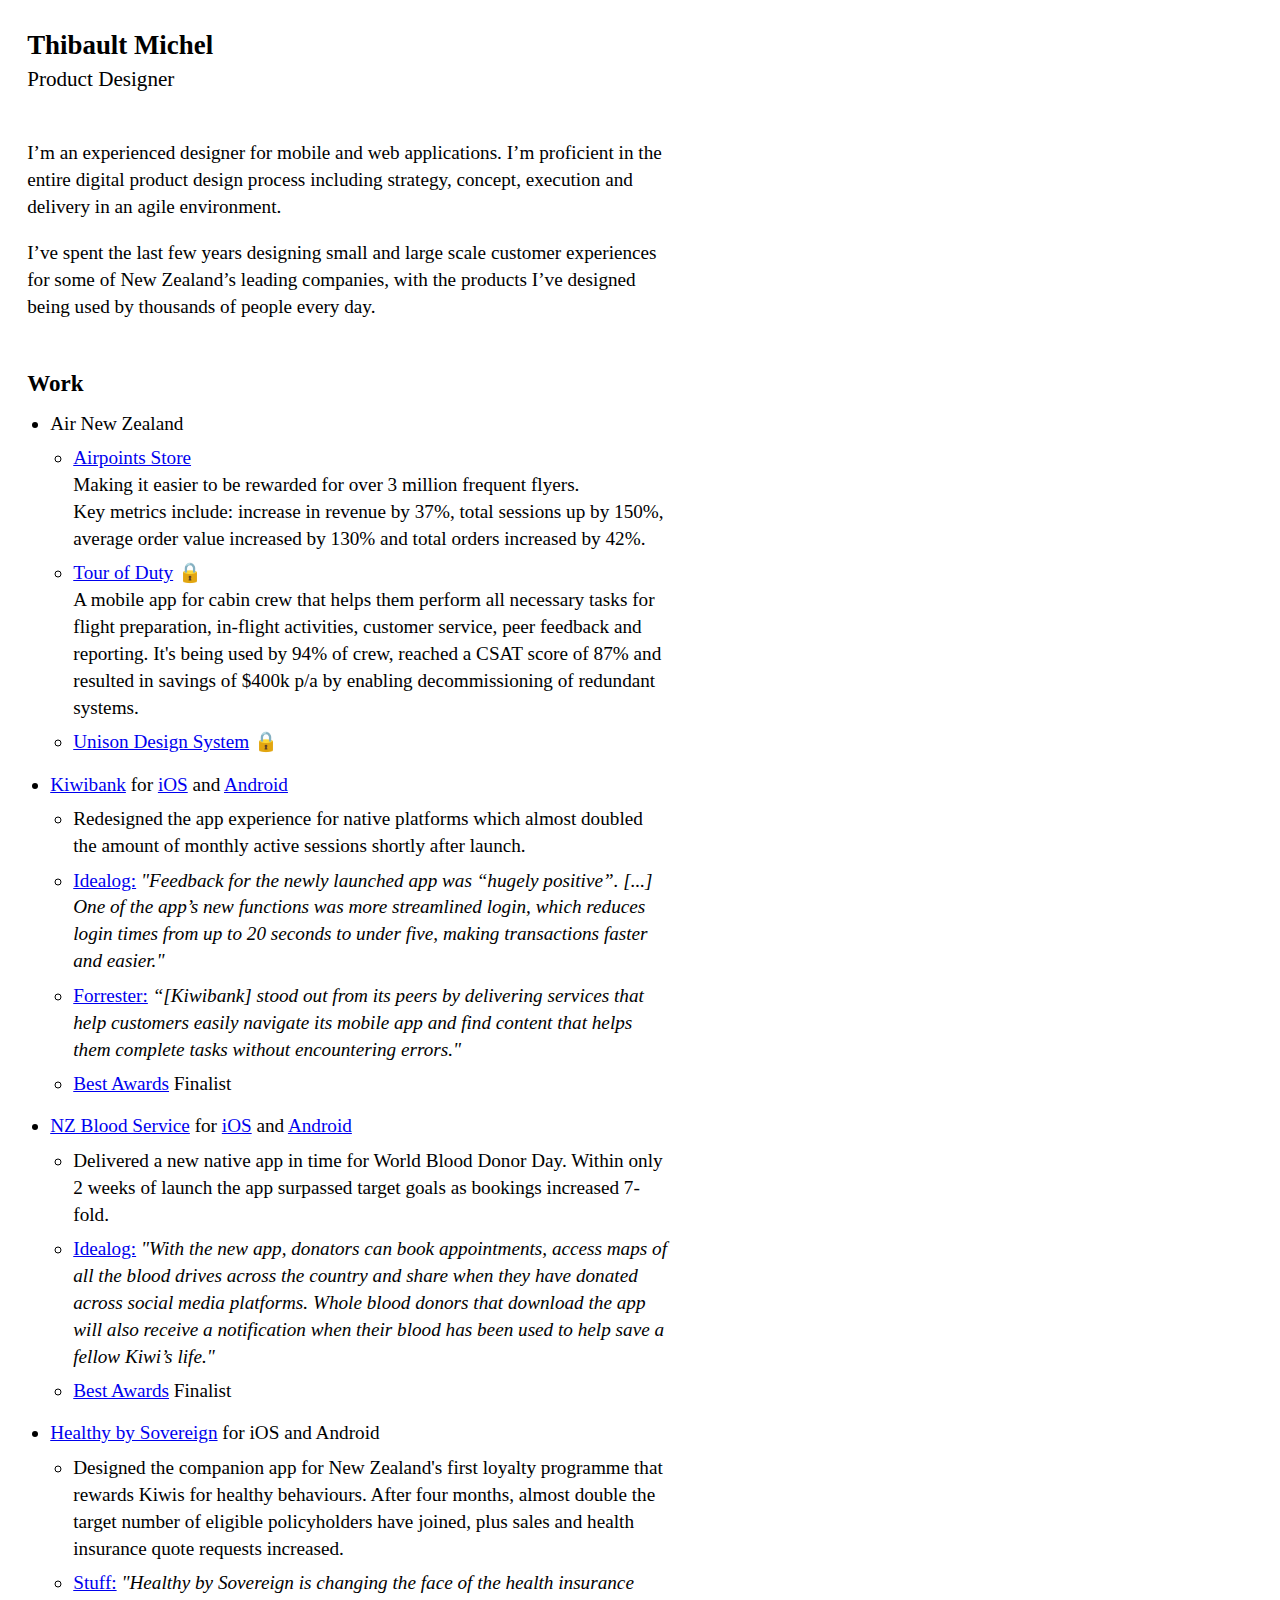
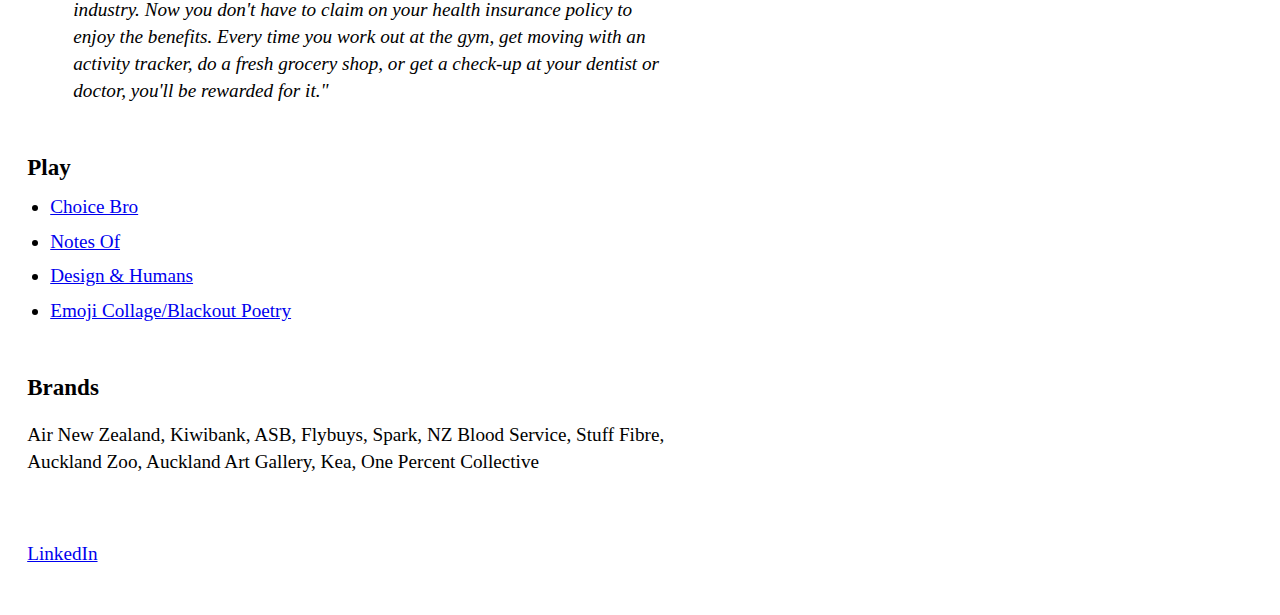
==== index.html @ 37655e99 "Added project details" ====
<!doctype html>

<html lang="en">
<head>
  <meta charset="utf-8">

  <title>Thibault Michel – Product Designer</title>
  <meta name="description" content="Thibault Michel – Product Designer">
  <meta name="author" content="Thibault Michel">
  <meta name="viewport" content="width=device-width, initial-scale=1, maximum-scale=1">

  <link rel="stylesheet" href="style.css">

</head>

<body>

  <!-- ABOUT -->
<h1>Thibault Michel</h1>
<span>Product Designer</span>

  <br>
  <br>
    <p>I’m an experienced designer for mobile and web applications. I’m proficient in the entire digital product design process including strategy, concept, execution and delivery in an agile environment.</p>
    <p>I’ve spent the last few years designing small and large scale customer experiences for some of New Zealand’s leading companies, with the products I’ve designed being used by thousands of people every day.</p>

  <!-- WORK -->
<h2>Work</h2>
  <ul>
    <li>Air New Zealand</li>
      <ul>
        <li><a href="https://www.airpointsstore.co.nz/">Airpoints Store</a> <br>Making it easier to be rewarded for over 3 million frequent flyers. <br>Key metrics include: increase in revenue by 37%, total sessions up by 150%, average order value increased by 130% and total orders increased by 42%.</li>
        <li><a href="#" class="disabled">Tour of Duty</a> 🔒 <br>A mobile app for cabin crew that helps them perform all necessary tasks for flight preparation, in-flight activities, customer service, peer feedback and reporting. It's being used by 94% of crew, reached a CSAT score of 87% and resulted in savings of $400k p/a by enabling decommissioning of redundant systems.</li>
        <li><a href="#" class="disabled">Unison Design System</a> 🔒</li>
      </ul>
    <li><a href="https://www.kiwibank.co.nz/contact-us/support-hub/mobile-app/" >Kiwibank</a> for <a href="https://apps.apple.com/nz/app/kiwibank-mobile-banking/id504216653">iOS</a> and <a href="https://play.google.com/store/apps/details?id=nz.co.kiwibank.mobile">Android</a></li>
    <ul>
      <li>Redesigned the app experience for native platforms which almost doubled the amount of monthly active sessions shortly after launch.</li>
      <li><a href="https://idealog.co.nz/tech/2016/08/fixed-floating-kiwibank-banks-partnership-new-mobile-apps" target="_blank">Idealog:</a><em> "Feedback for the newly launched app was “hugely positive”. [...] One of the app’s new functions was more streamlined login, which reduces login times from up to 20 seconds to under five, making transactions faster and easier."</em></li>
      <li><a href="https://www.forrester.com/report/2017+New+Zealand+Mobile+Banking+Benchmark/-/E-RES137077" target="_blank">Forrester:</a><em> “[Kiwibank] stood out from its peers by delivering services that help customers easily navigate its mobile app and find content that helps them complete tasks without encountering errors."</em></li>
      <li><a href="https://bestawards.co.nz/digital/digital-products/sush-mobile/kiwibank-mobile-banking/">Best Awards</a> Finalist</li>
    </ul>
    <li><a href="https://www.nzblood.co.nz/give-blood/smartphone-app-for-donors/">NZ Blood Service</a> for <a href="https://apps.apple.com/nz/app/nz-blood-service-donor-app/id1117204900">iOS</a> and <a href="https://play.google.com/store/apps/details?id=nz.co.nzblood.app&hl=en">Android</a></li>
      <ul>
        <li>Delivered a new native app in time for World Blood Donor Day. Within only 2 weeks of launch the app surpassed target goals as bookings increased 7-fold.</li>
        <li><a href="https://idealog.co.nz/tech/2016/06/nz-blood-service-launches-new-app-and-heart-warming-campaign">Idealog:</a><em> "With the new app, donators can book appointments, access maps of all the blood drives across the country and share when they have donated across social media platforms. Whole blood donors that download the app will also receive a notification when their blood has been used to help save a fellow Kiwi’s life."</em></li>
        <li><a href="https://bestawards.co.nz/digital/digital-products/sush-mobile/nz-blood-donor-service/">Best Awards</a> Finalist</li>
      </ul>
    <li><a href="https://appadvice.com/app/healthy-by-sovereign/1090788664">Healthy by Sovereign</a> for iOS and Android</li>
    <ul>
      <li>Designed the companion app for New Zealand's first loyalty programme that rewards Kiwis for healthy behaviours. After four months, almost double the target number of eligible policyholders have joined, plus sales and health insurance quote requests increased.</li>
      <li><a href="https://www.stuff.co.nz/business/79221577/new-insurance-product-offers-incentives-to-customers-living-healthy-lifestyle">Stuff:</a><em> "Healthy by Sovereign is changing the face of the health insurance industry. Now you don't have to claim on your health insurance policy to enjoy the benefits. Every time you work out at the gym, get moving with an activity tracker, do a fresh grocery shop, or get a check-up at your dentist or doctor, you'll be rewarded for it."</em></li>
  </ul>
</ul>


  <h2>Play</h2>
    <ul>
      <li><a href="https://choicebro.app/">Choice Bro</a></li>
      <li><a href="https://notesof.com/">Notes Of</a></li>
      <li><a href="https://www.designandhumans.com/">Design & Humans</a></li>
      <li><a href="https://www.instagram.com/teb0_/">Emoji Collage/Blackout Poetry</a></li>
    </ul>

  <h2>Brands</h2>
  <p>Air New Zealand, Kiwibank, ASB, Flybuys, Spark, NZ Blood Service, Stuff Fibre, Auckland Zoo, Auckland Art Gallery, Kea, One Percent Collective</p>

<br>

  <!-- FOOTER -->

  <p><a href="https://www.linkedin.com/" >LinkedIn</a>

    <script type="text/javascript">
    		Array.prototype.forEach.call(document.getElementsByTagName('a'), function (link) { link.target = "_blank" })
    	</script>

</body>
</html>
---- style.css ----
body {
	max-width: 640px;
	padding: 1em;
	font-size: 1.2em;
	line-height: 1.4;
}

h1 {
	font-size: 1.4em;
	margin-top: 0;
	margin-bottom: 0;
}

h2 {
	font-size: 1.2em;
	margin-bottom: 0.5em;
	margin-top: 2em;
}

span {
	font-size: 1.1em;
	margin-top: 0;
}

ul {
	margin-top: 0;
	margin-bottom: 2em;
	padding-left: 1.2em;
}

ul > ul {
	margin-bottom: 0.8em;
}

li {
	margin-bottom: 0.4em;
}

@media only screen and (max-device-width: 480px) {
	body {
		max-width: 480px;
		margin: 0 auto;
		font-size: 17px;
	}

	ul {
		padding-left: 1.3em;
	}

	ul > ul {
		padding-left: 0;
		list-style-type: none;
	}
}

a.disabled {
  pointer-events: none;
  cursor: default;
}
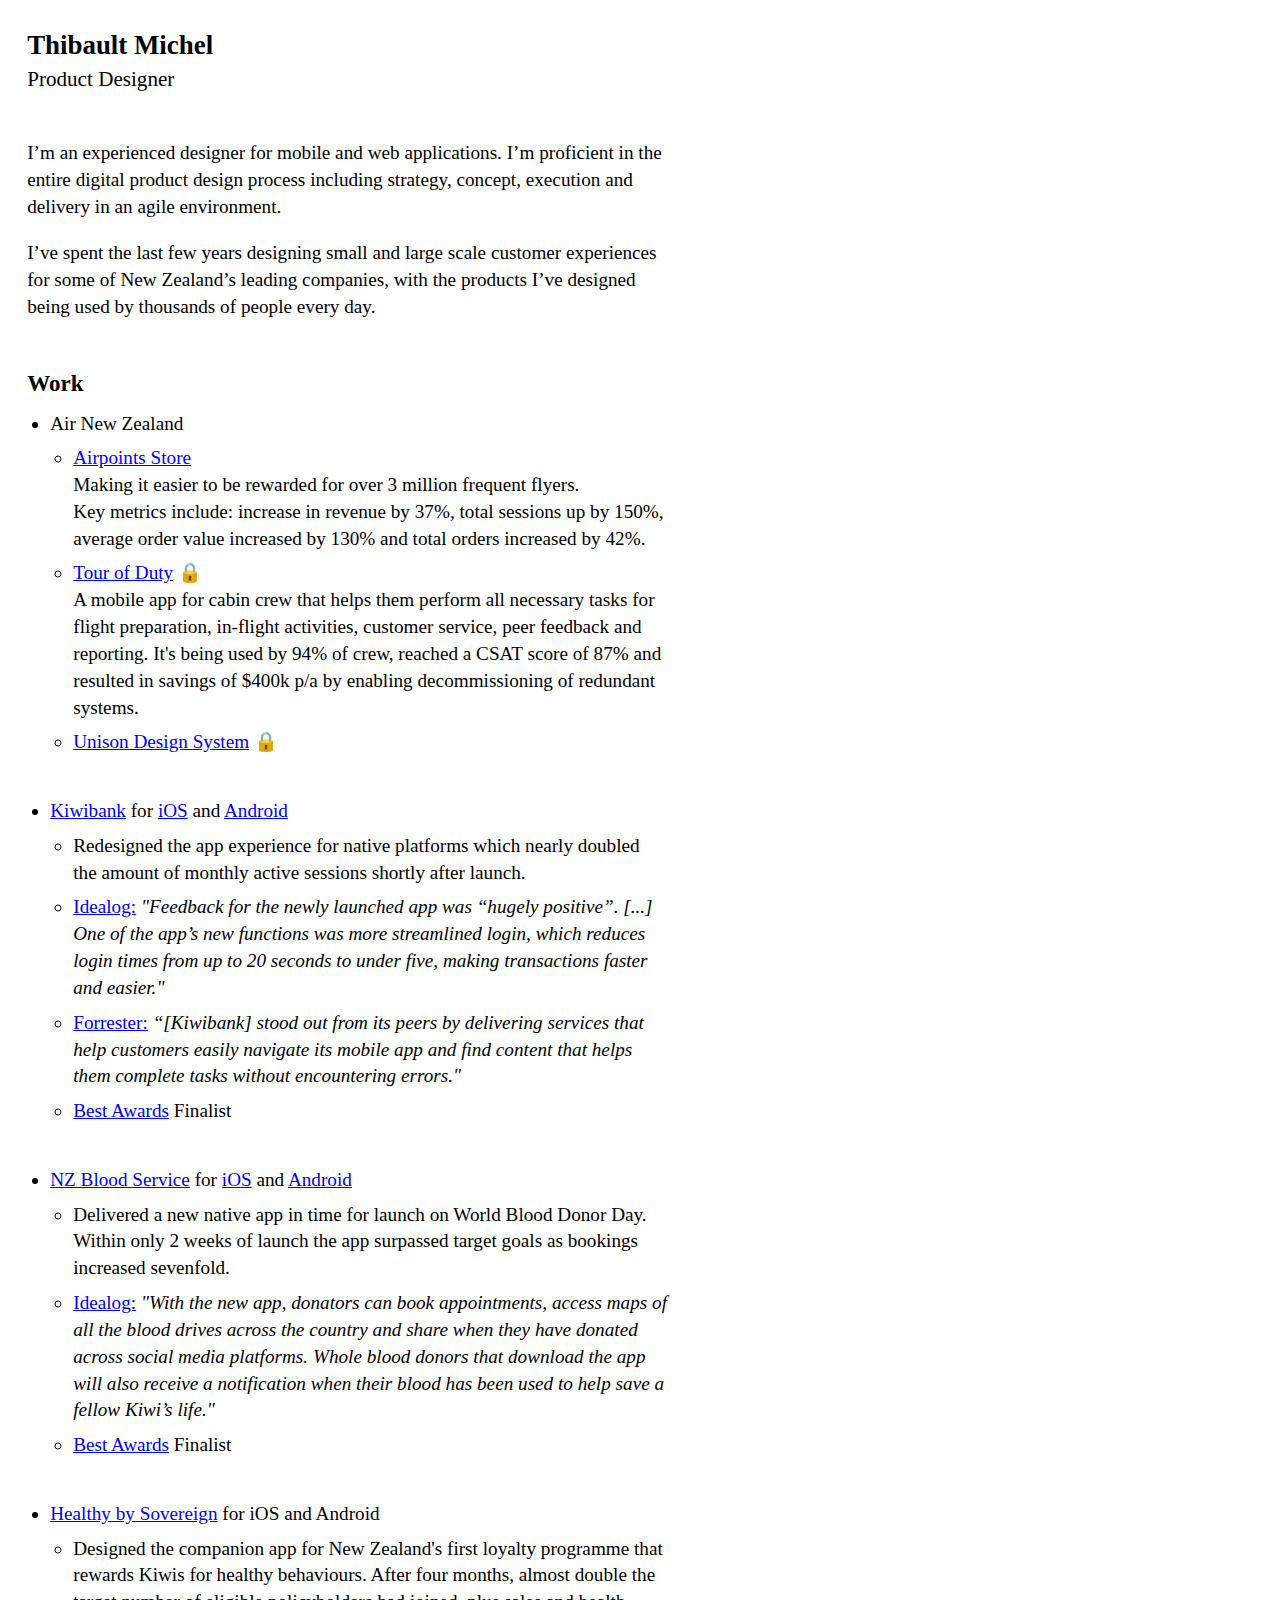
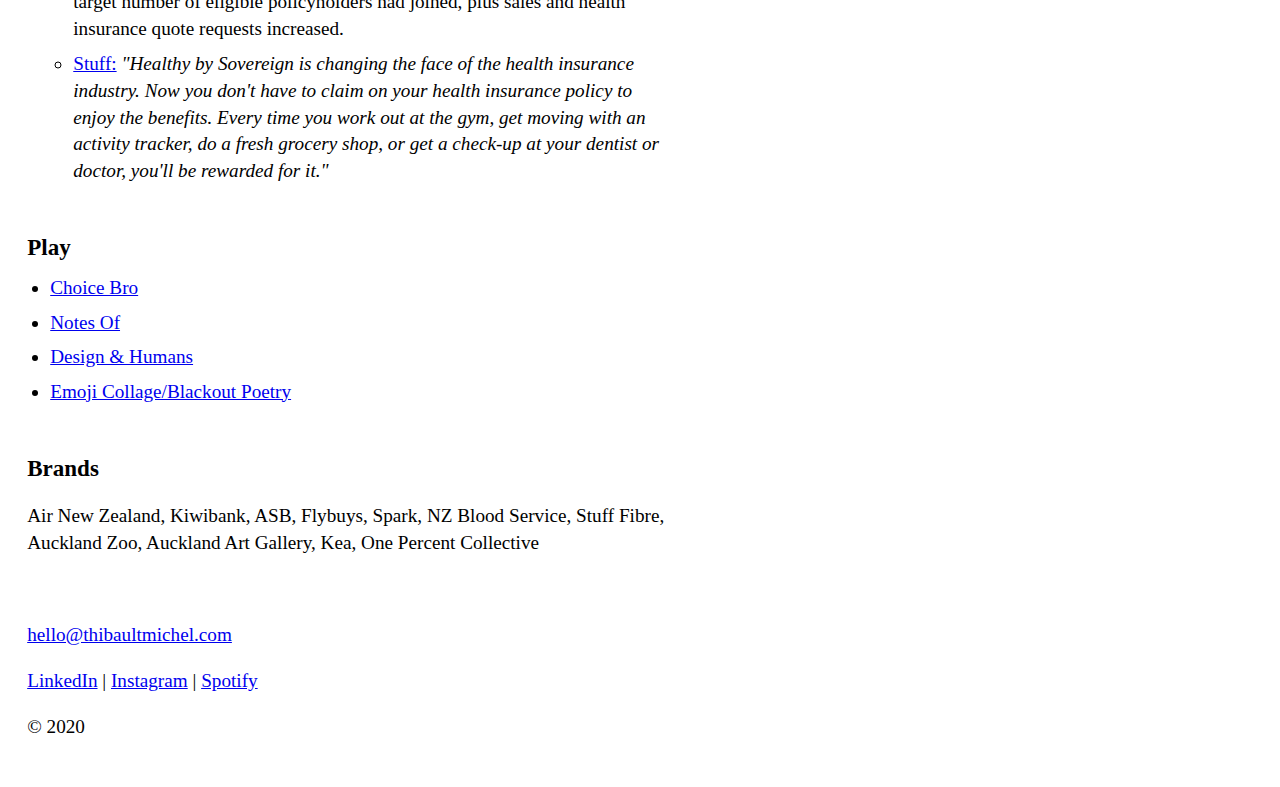
==== commit ba28c895: "Updated text" ====
--- a/index.html
+++ b/index.html
@@ -33,22 +33,25 @@
         <li><a href="#" class="disabled">Tour of Duty</a> 🔒 <br>A mobile app for cabin crew that helps them perform all necessary tasks for flight preparation, in-flight activities, customer service, peer feedback and reporting. It's being used by 94% of crew, reached a CSAT score of 87% and resulted in savings of $400k p/a by enabling decommissioning of redundant systems.</li>
         <li><a href="#" class="disabled">Unison Design System</a> 🔒</li>
       </ul>
+<br>
     <li><a href="https://www.kiwibank.co.nz/contact-us/support-hub/mobile-app/" >Kiwibank</a> for <a href="https://apps.apple.com/nz/app/kiwibank-mobile-banking/id504216653">iOS</a> and <a href="https://play.google.com/store/apps/details?id=nz.co.kiwibank.mobile">Android</a></li>
     <ul>
-      <li>Redesigned the app experience for native platforms which almost doubled the amount of monthly active sessions shortly after launch.</li>
+      <li>Redesigned the app experience for native platforms which nearly doubled the amount of monthly active sessions shortly after launch.</li>
       <li><a href="https://idealog.co.nz/tech/2016/08/fixed-floating-kiwibank-banks-partnership-new-mobile-apps" target="_blank">Idealog:</a><em> "Feedback for the newly launched app was “hugely positive”. [...] One of the app’s new functions was more streamlined login, which reduces login times from up to 20 seconds to under five, making transactions faster and easier."</em></li>
       <li><a href="https://www.forrester.com/report/2017+New+Zealand+Mobile+Banking+Benchmark/-/E-RES137077" target="_blank">Forrester:</a><em> “[Kiwibank] stood out from its peers by delivering services that help customers easily navigate its mobile app and find content that helps them complete tasks without encountering errors."</em></li>
       <li><a href="https://bestawards.co.nz/digital/digital-products/sush-mobile/kiwibank-mobile-banking/">Best Awards</a> Finalist</li>
     </ul>
+<br>
     <li><a href="https://www.nzblood.co.nz/give-blood/smartphone-app-for-donors/">NZ Blood Service</a> for <a href="https://apps.apple.com/nz/app/nz-blood-service-donor-app/id1117204900">iOS</a> and <a href="https://play.google.com/store/apps/details?id=nz.co.nzblood.app&hl=en">Android</a></li>
       <ul>
-        <li>Delivered a new native app in time for World Blood Donor Day. Within only 2 weeks of launch the app surpassed target goals as bookings increased 7-fold.</li>
+        <li>Delivered a new native app in time for launch on World Blood Donor Day. Within only 2 weeks of launch the app surpassed target goals as bookings increased sevenfold.</li>
         <li><a href="https://idealog.co.nz/tech/2016/06/nz-blood-service-launches-new-app-and-heart-warming-campaign">Idealog:</a><em> "With the new app, donators can book appointments, access maps of all the blood drives across the country and share when they have donated across social media platforms. Whole blood donors that download the app will also receive a notification when their blood has been used to help save a fellow Kiwi’s life."</em></li>
         <li><a href="https://bestawards.co.nz/digital/digital-products/sush-mobile/nz-blood-donor-service/">Best Awards</a> Finalist</li>
       </ul>
+<br>
     <li><a href="https://appadvice.com/app/healthy-by-sovereign/1090788664">Healthy by Sovereign</a> for iOS and Android</li>
     <ul>
-      <li>Designed the companion app for New Zealand's first loyalty programme that rewards Kiwis for healthy behaviours. After four months, almost double the target number of eligible policyholders have joined, plus sales and health insurance quote requests increased.</li>
+      <li>Designed the companion app for New Zealand's first loyalty programme that rewards Kiwis for healthy behaviours. After four months, almost double the target number of eligible policyholders had joined, plus sales and health insurance quote requests increased.</li>
       <li><a href="https://www.stuff.co.nz/business/79221577/new-insurance-product-offers-incentives-to-customers-living-healthy-lifestyle">Stuff:</a><em> "Healthy by Sovereign is changing the face of the health insurance industry. Now you don't have to claim on your health insurance policy to enjoy the benefits. Every time you work out at the gym, get moving with an activity tracker, do a fresh grocery shop, or get a check-up at your dentist or doctor, you'll be rewarded for it."</em></li>
   </ul>
 </ul>
@@ -67,9 +70,18 @@
 
 <br>
 
+
   <!-- FOOTER -->
 
-  <p><a href="https://www.linkedin.com/" >LinkedIn</a>
+  <p>
+		<a href="mailto:hello@thibaultmichel.com">hello@thibaultmichel.com</a><br>
+	</p>
+
+  <p><a href="https://www.linkedin.com/in/thibaultmichel1/" >LinkedIn</a>  |  <a href="https://www.instagram.com/teb0_/">Instagram</a>  |  <a href="https://open.spotify.com/user/thibaultmichel?si=D9_xQsYcT1GwhuX0Ta0uOQ" >Spotify</a>
+  </p>
+
+
+  <p>© 2020</p>
 
     <script type="text/javascript">
     		Array.prototype.forEach.call(document.getElementsByTagName('a'), function (link) { link.target = "_blank" })
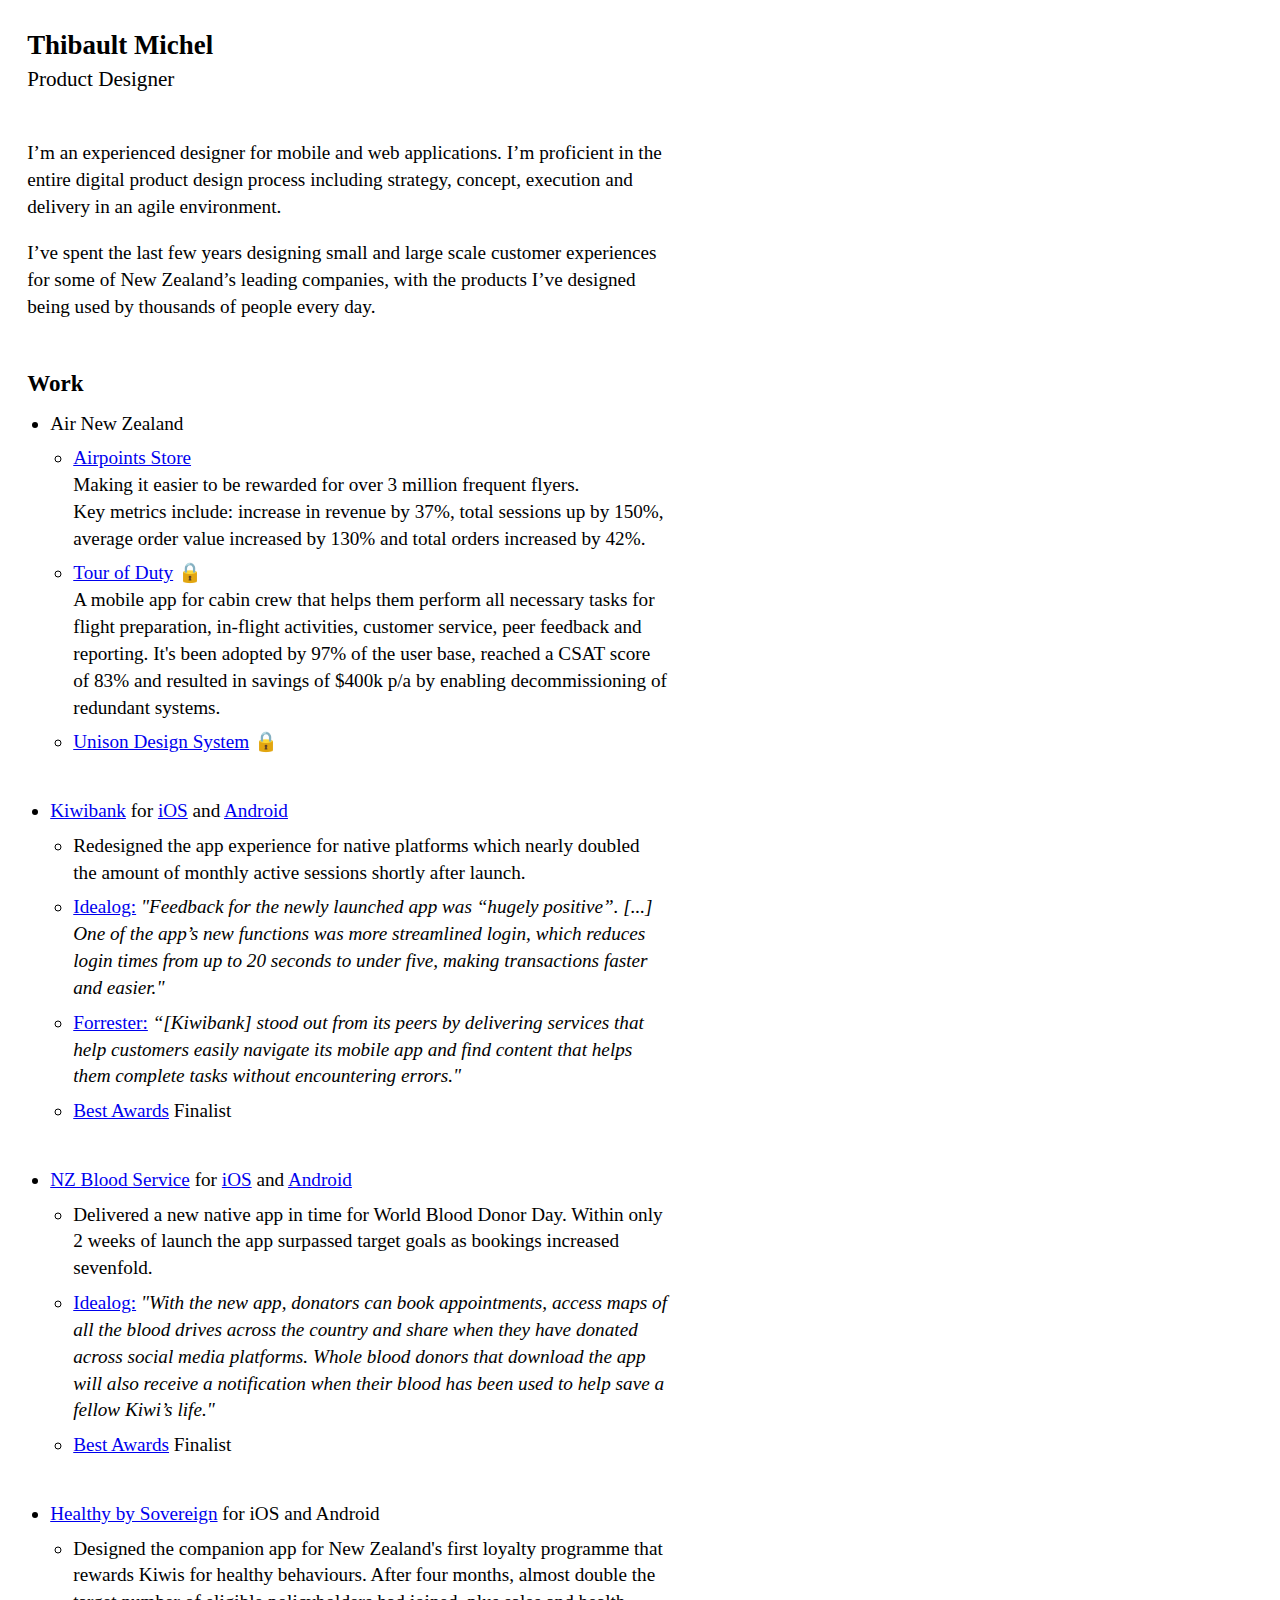
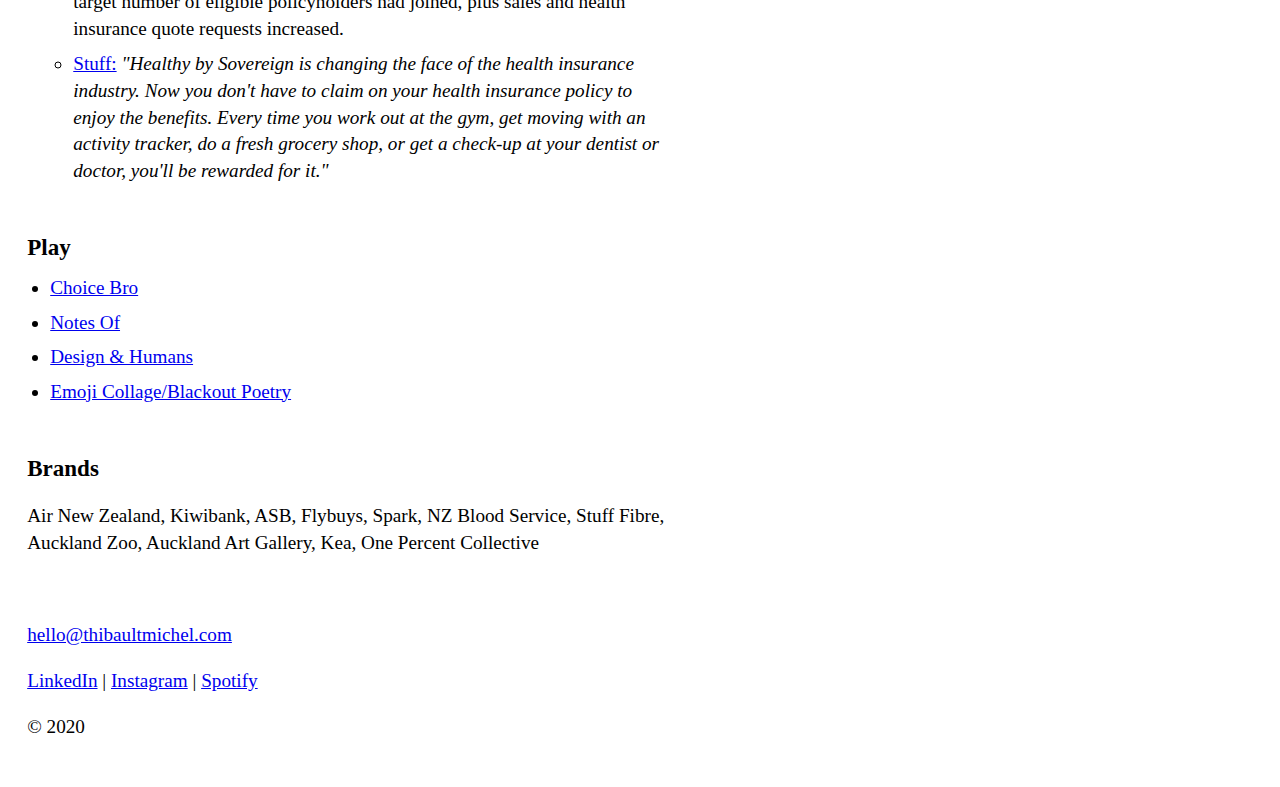
==== commit d38e95a1: "Updated stats" ====
--- a/index.html
+++ b/index.html
@@ -30,7 +30,7 @@
     <li>Air New Zealand</li>
       <ul>
         <li><a href="https://www.airpointsstore.co.nz/">Airpoints Store</a> <br>Making it easier to be rewarded for over 3 million frequent flyers. <br>Key metrics include: increase in revenue by 37%, total sessions up by 150%, average order value increased by 130% and total orders increased by 42%.</li>
-        <li><a href="#" class="disabled">Tour of Duty</a> 🔒 <br>A mobile app for cabin crew that helps them perform all necessary tasks for flight preparation, in-flight activities, customer service, peer feedback and reporting. It's being used by 94% of crew, reached a CSAT score of 87% and resulted in savings of $400k p/a by enabling decommissioning of redundant systems.</li>
+        <li><a href="#" class="disabled">Tour of Duty</a> 🔒 <br>A mobile app for cabin crew that helps them perform all necessary tasks for flight preparation, in-flight activities, customer service, peer feedback and reporting. It's been adopted by 97% of the user base, reached a CSAT score of 83% and resulted in savings of $400k p/a by enabling decommissioning of redundant systems.</li>
         <li><a href="#" class="disabled">Unison Design System</a> 🔒</li>
       </ul>
 <br>
@@ -44,7 +44,7 @@
 <br>
     <li><a href="https://www.nzblood.co.nz/give-blood/smartphone-app-for-donors/">NZ Blood Service</a> for <a href="https://apps.apple.com/nz/app/nz-blood-service-donor-app/id1117204900">iOS</a> and <a href="https://play.google.com/store/apps/details?id=nz.co.nzblood.app&hl=en">Android</a></li>
       <ul>
-        <li>Delivered a new native app in time for launch on World Blood Donor Day. Within only 2 weeks of launch the app surpassed target goals as bookings increased sevenfold.</li>
+        <li>Delivered a new native app in time for World Blood Donor Day. Within only 2 weeks of launch the app surpassed target goals as bookings increased sevenfold.</li>
         <li><a href="https://idealog.co.nz/tech/2016/06/nz-blood-service-launches-new-app-and-heart-warming-campaign">Idealog:</a><em> "With the new app, donators can book appointments, access maps of all the blood drives across the country and share when they have donated across social media platforms. Whole blood donors that download the app will also receive a notification when their blood has been used to help save a fellow Kiwi’s life."</em></li>
         <li><a href="https://bestawards.co.nz/digital/digital-products/sush-mobile/nz-blood-donor-service/">Best Awards</a> Finalist</li>
       </ul>
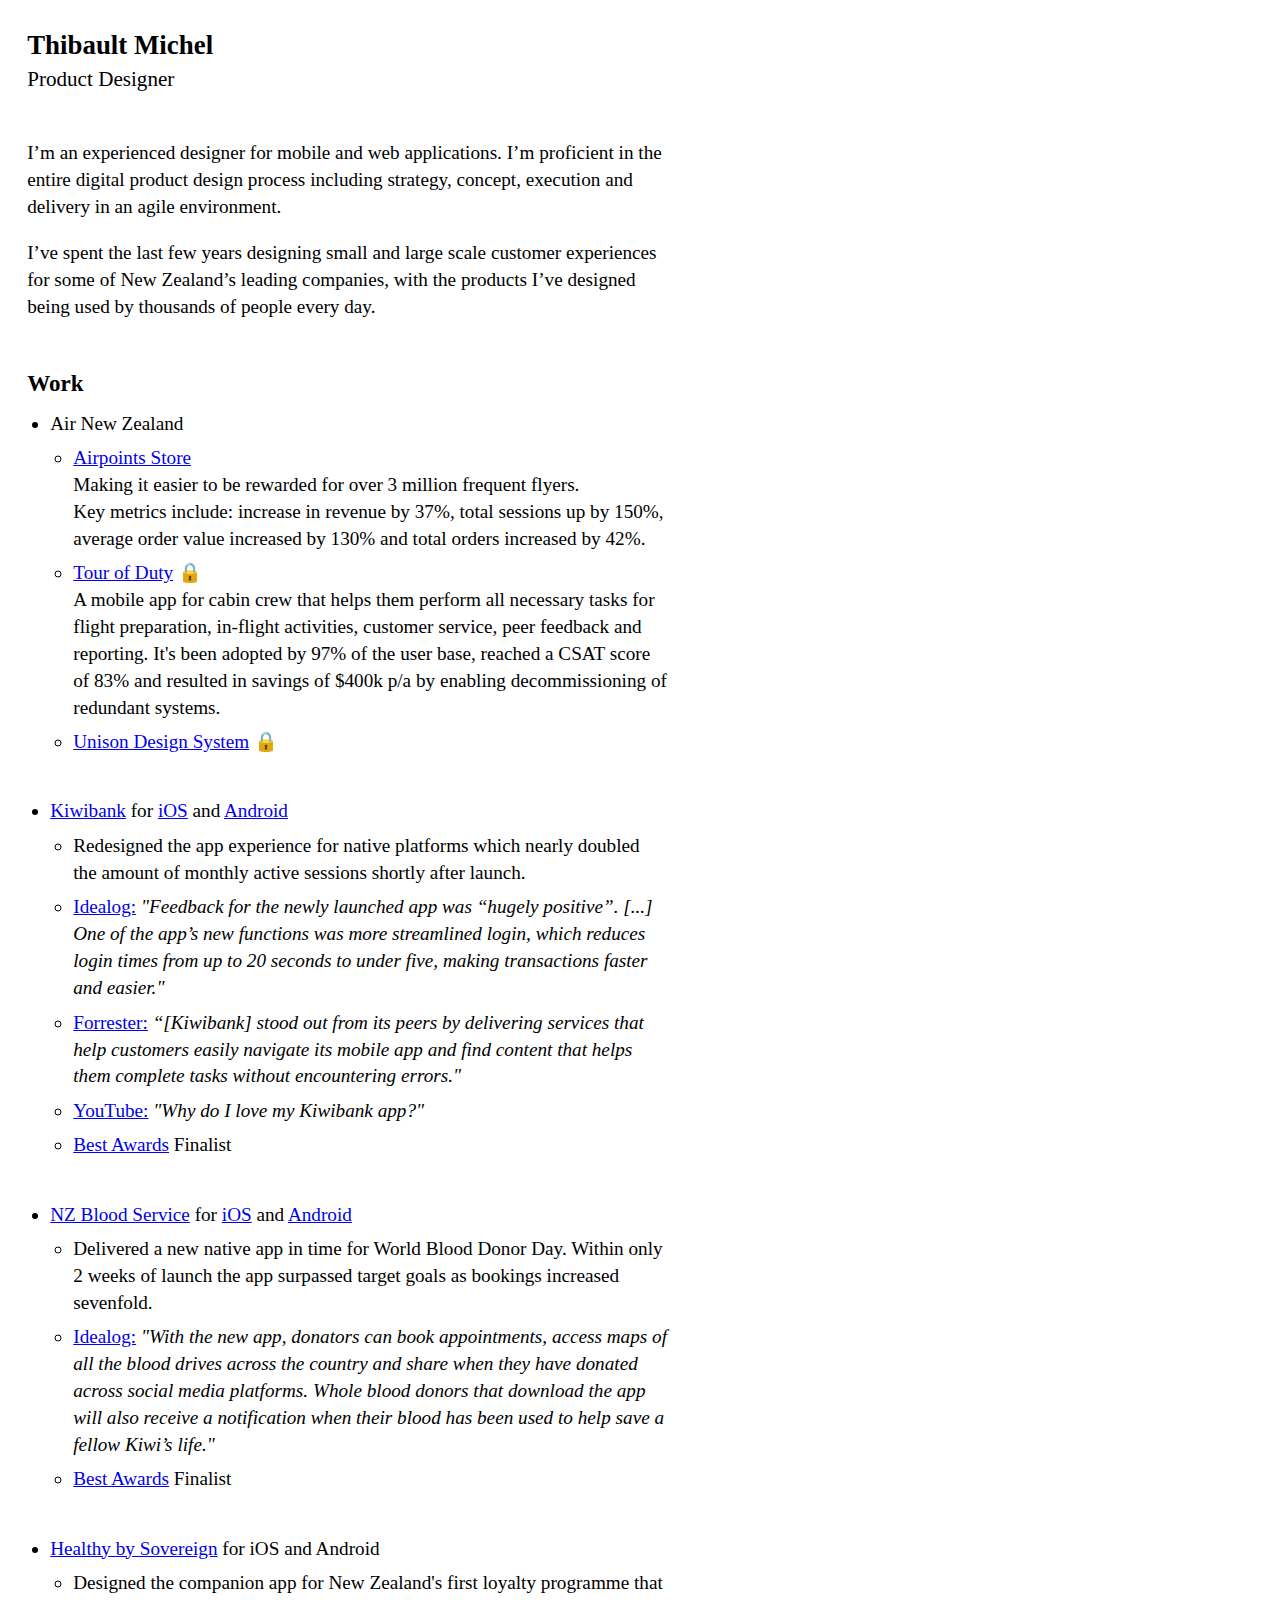
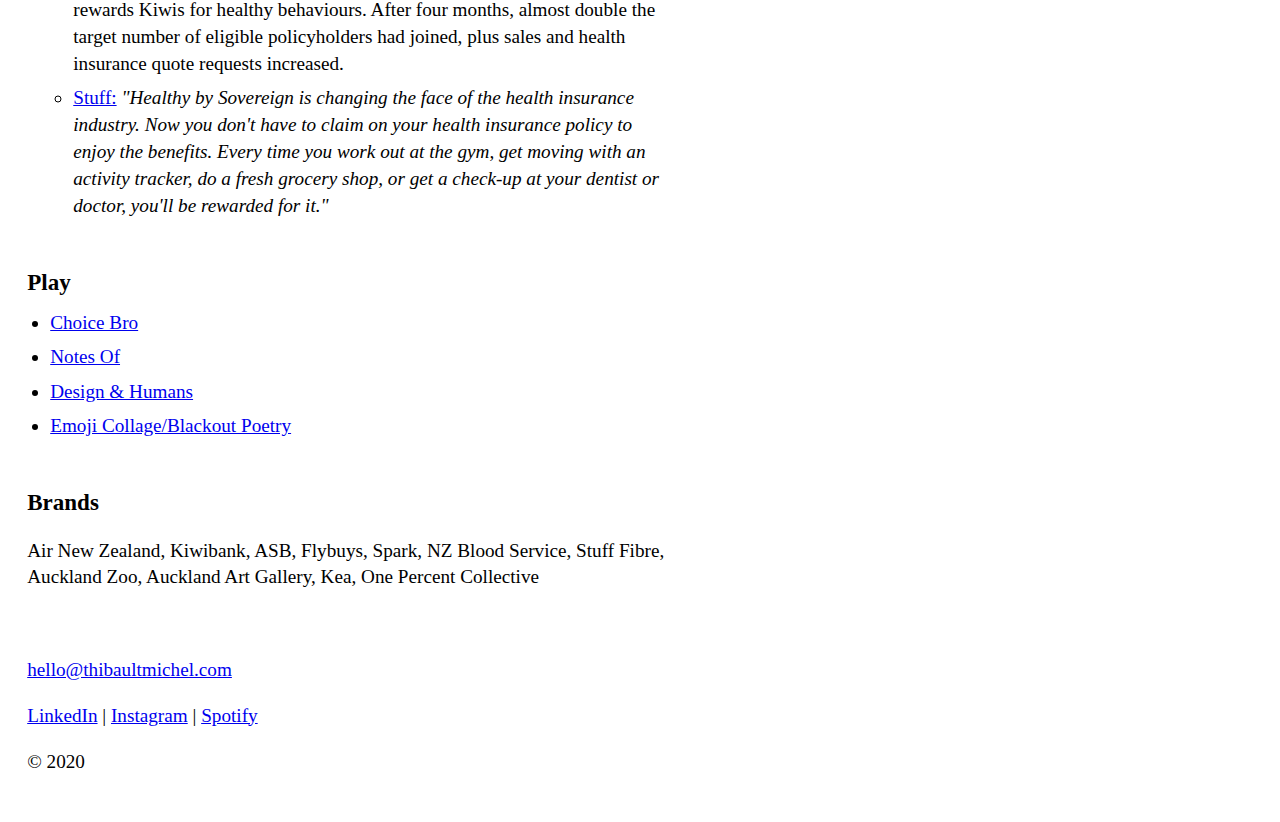
==== commit e4030d47: "Updated KB youtube" ====
--- a/index.html
+++ b/index.html
@@ -39,6 +39,7 @@
       <li>Redesigned the app experience for native platforms which nearly doubled the amount of monthly active sessions shortly after launch.</li>
       <li><a href="https://idealog.co.nz/tech/2016/08/fixed-floating-kiwibank-banks-partnership-new-mobile-apps" target="_blank">Idealog:</a><em> "Feedback for the newly launched app was “hugely positive”. [...] One of the app’s new functions was more streamlined login, which reduces login times from up to 20 seconds to under five, making transactions faster and easier."</em></li>
       <li><a href="https://www.forrester.com/report/2017+New+Zealand+Mobile+Banking+Benchmark/-/E-RES137077" target="_blank">Forrester:</a><em> “[Kiwibank] stood out from its peers by delivering services that help customers easily navigate its mobile app and find content that helps them complete tasks without encountering errors."</em></li>
+      <li><a href="https://www.youtube.com/watch?v=jRMrG00IiV4/">YouTube:</a> <em> "Why do I love my Kiwibank app?"</em></li>
       <li><a href="https://bestawards.co.nz/digital/digital-products/sush-mobile/kiwibank-mobile-banking/">Best Awards</a> Finalist</li>
     </ul>
 <br>
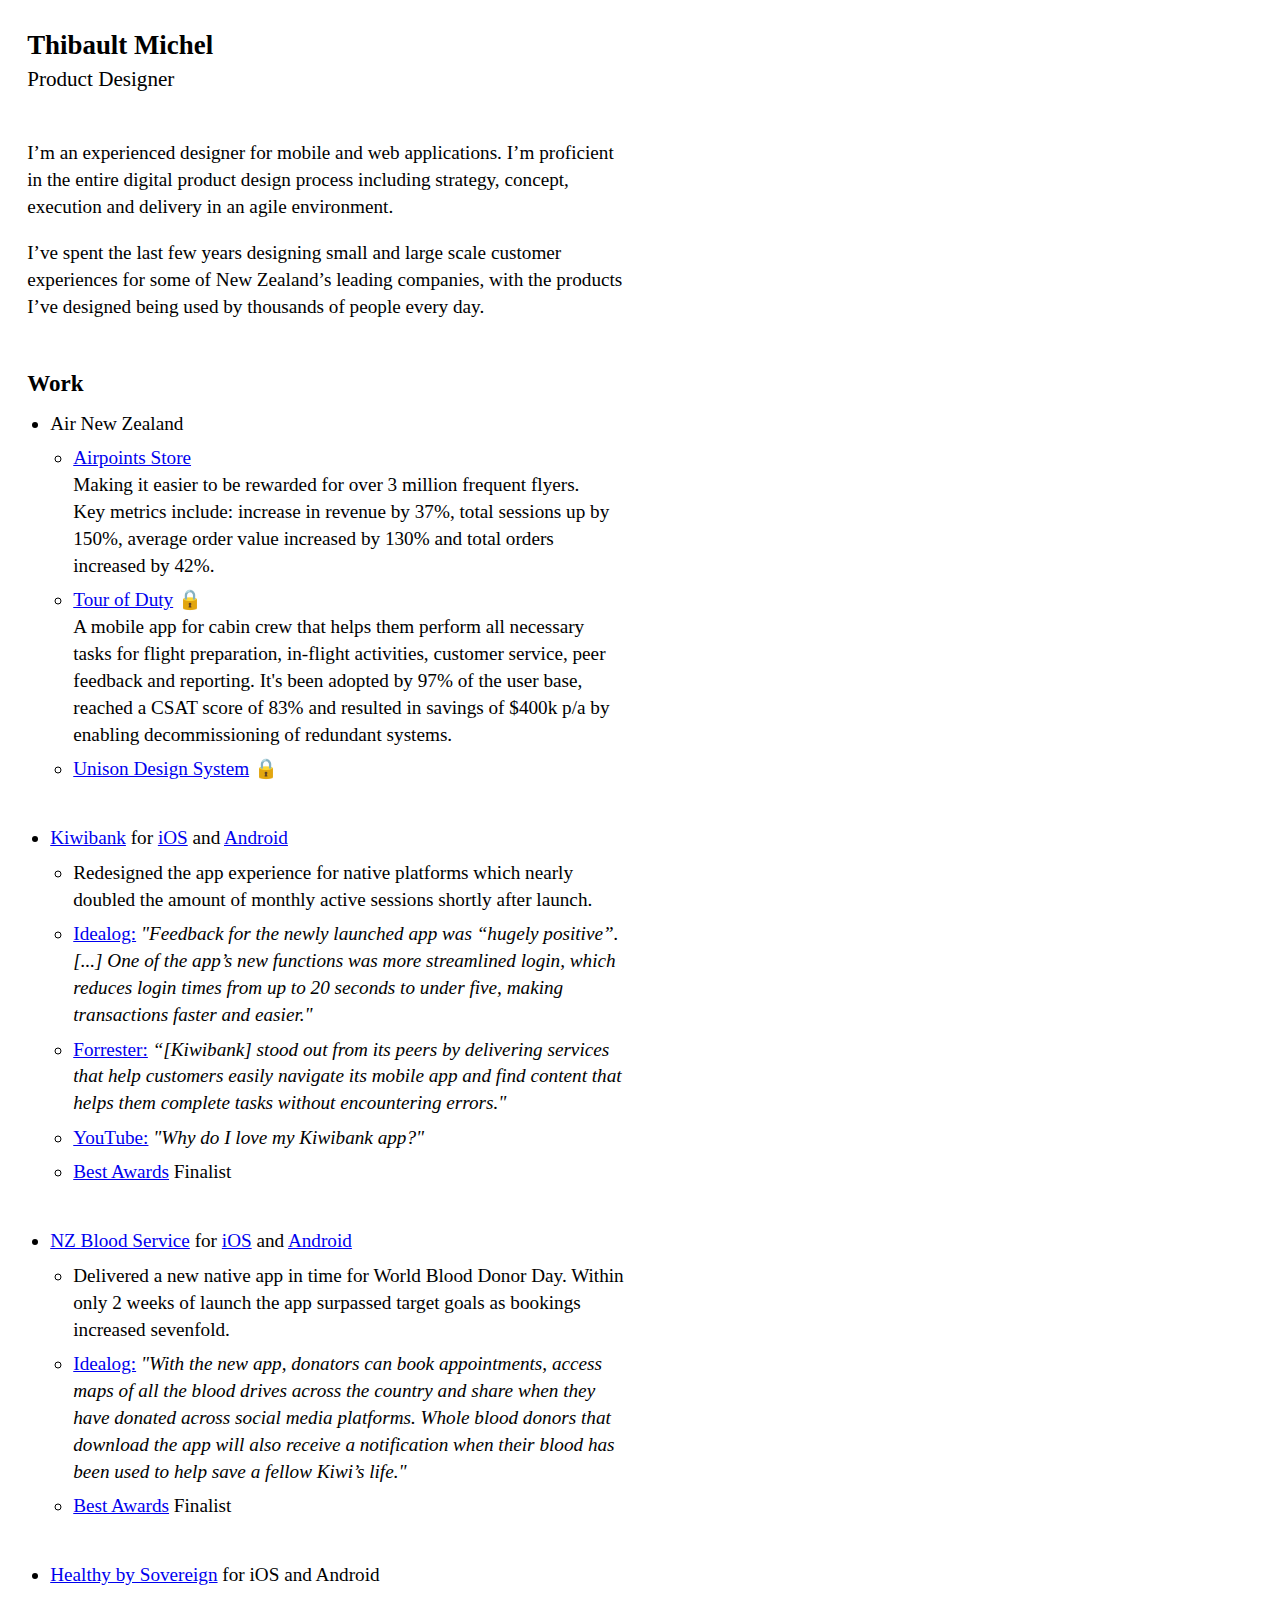
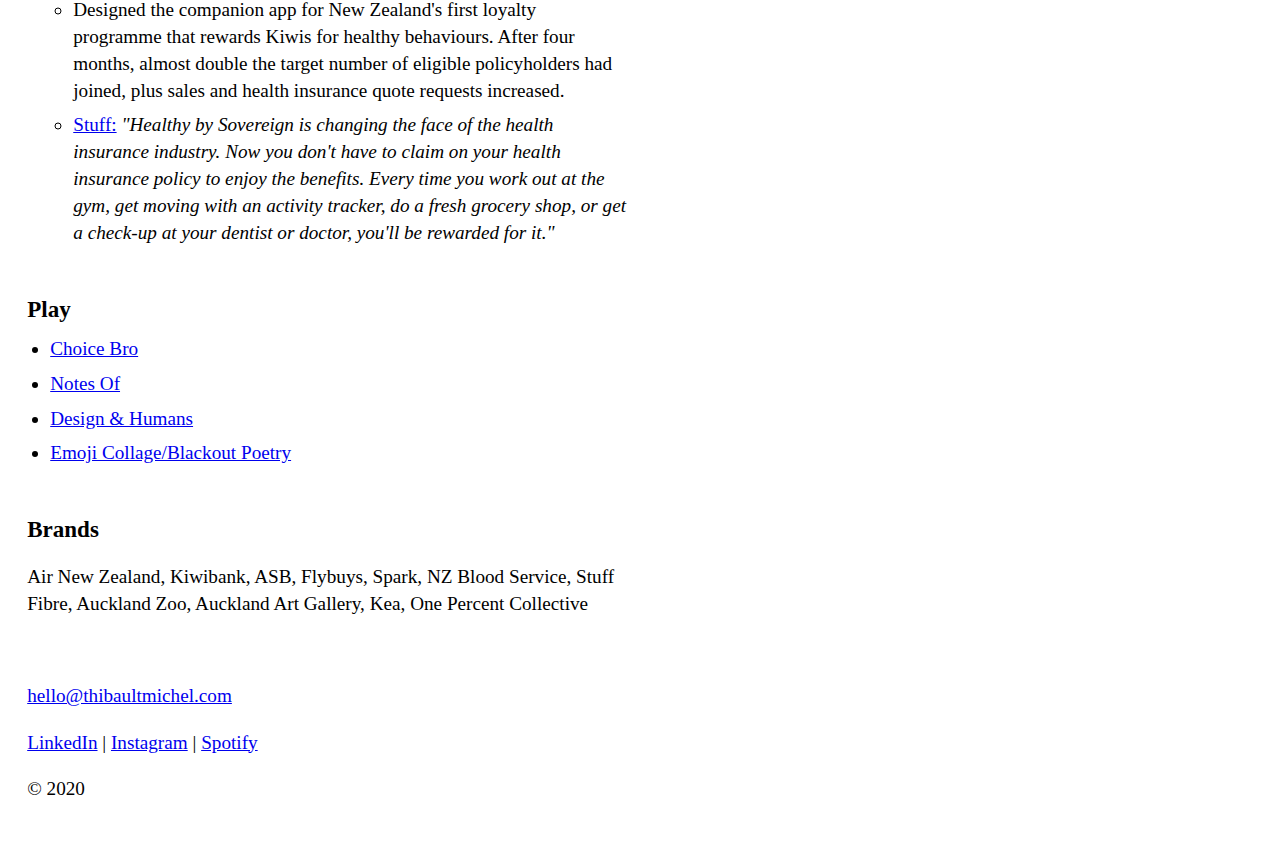
==== commit e847018f: "New font trial" ====
--- a/index.html
+++ b/index.html
@@ -11,6 +11,7 @@
 
   <link rel="stylesheet" href="style.css">
 
+  <link rel="stylesheet" href="https://fonts.typotheque.com/WF-035189-011125.css" type="text/css" />
 </head>
 
 <body>
--- a/style.css
+++ b/style.css
@@ -1,17 +1,22 @@
 body {
-	max-width: 640px;
+	max-width: 600px;
 	padding: 1em;
 	font-size: 1.2em;
 	line-height: 1.4;
+	font-family: "William Text Regular";
 }
 
 h1 {
+	font-family: "William Display Bold";
 	font-size: 1.4em;
 	margin-top: 0;
 	margin-bottom: 0;
+
+
 }
 
 h2 {
+	font-family: "William Display Bold";
 	font-size: 1.2em;
 	margin-bottom: 0.5em;
 	margin-top: 2em;
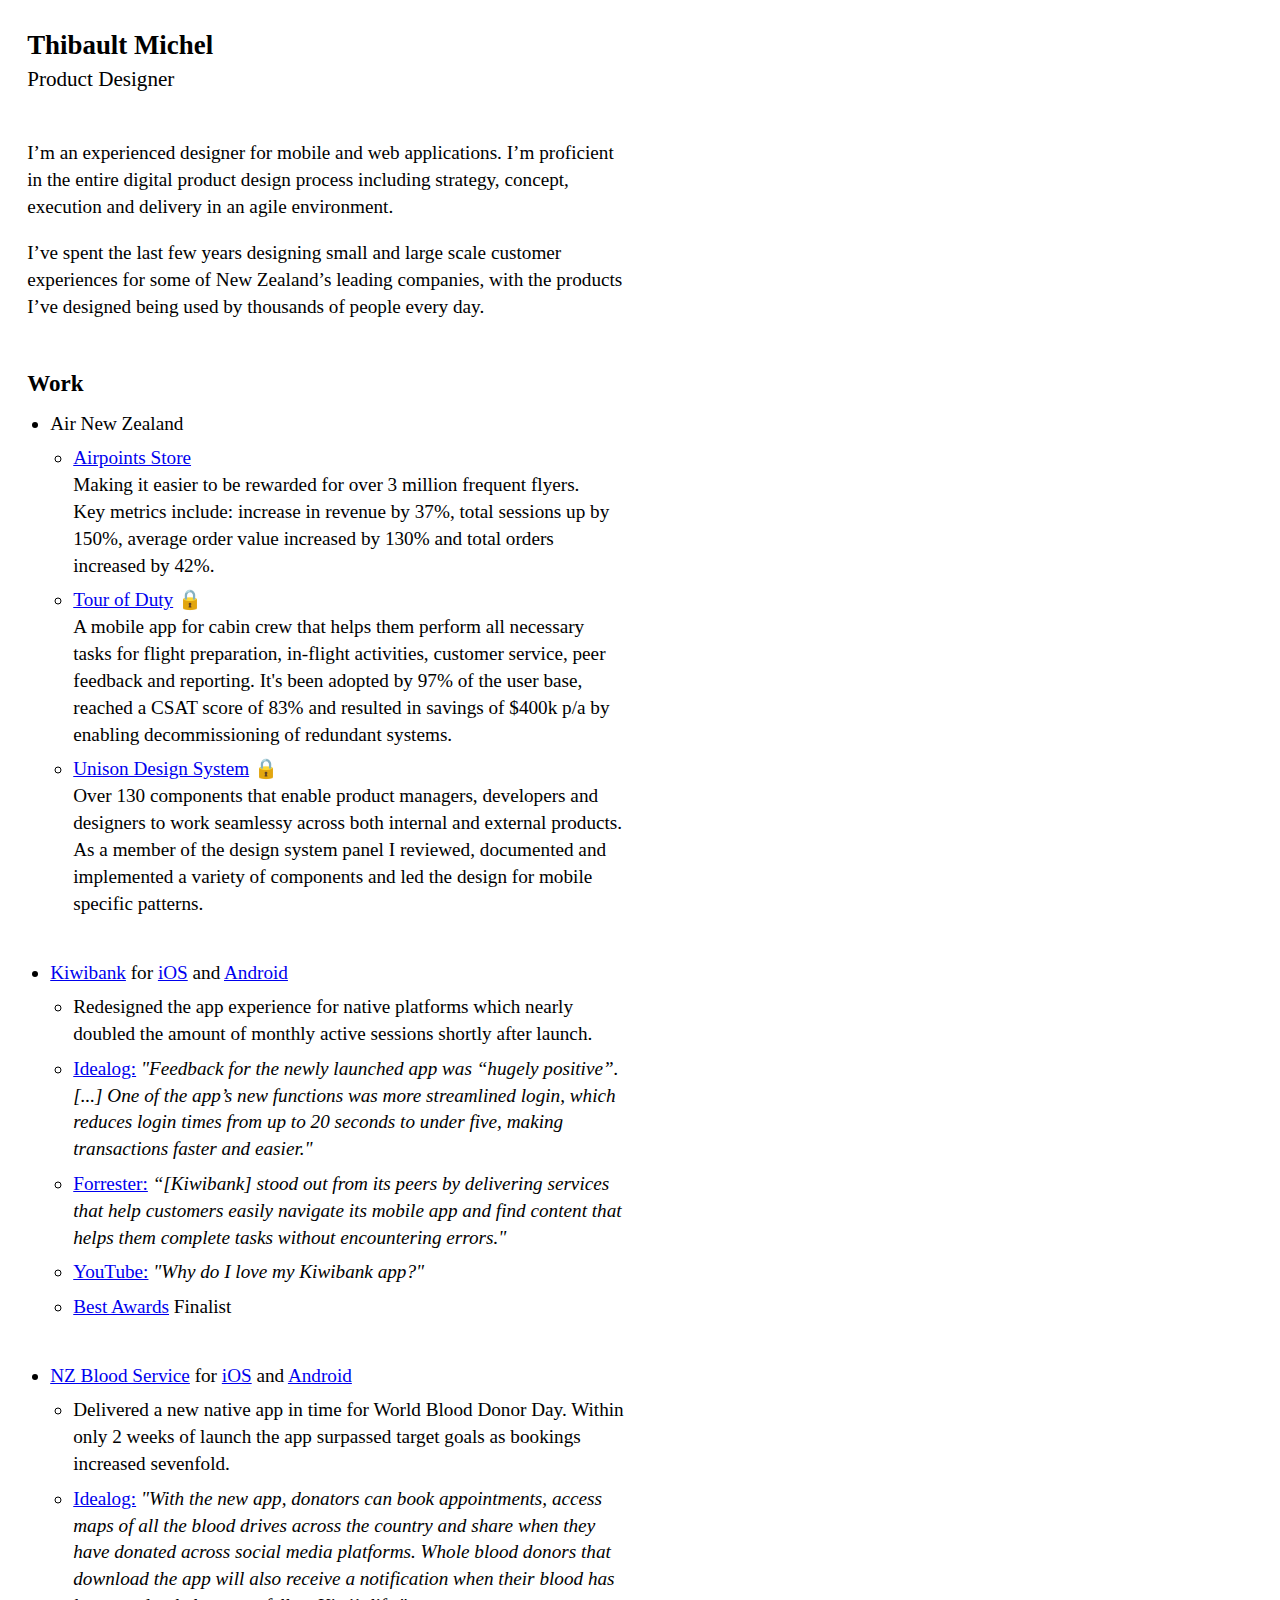
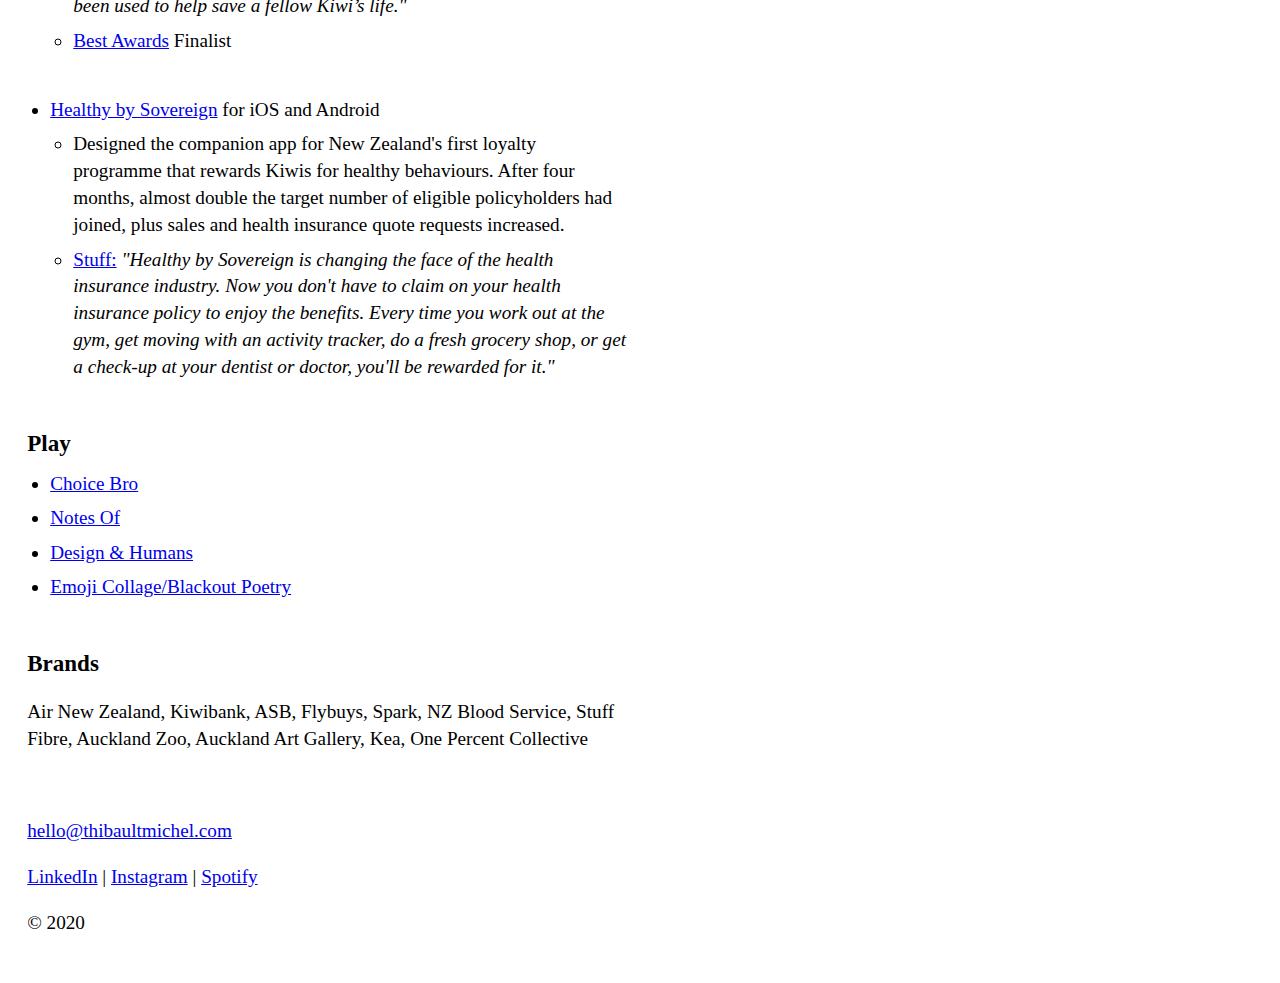
==== commit 3e576889: "Updated design system entry" ====
--- a/index.html
+++ b/index.html
@@ -11,7 +11,6 @@
 
   <link rel="stylesheet" href="style.css">
 
-  <link rel="stylesheet" href="https://fonts.typotheque.com/WF-035189-011125.css" type="text/css" />
 </head>
 
 <body>
@@ -32,7 +31,7 @@
       <ul>
         <li><a href="https://www.airpointsstore.co.nz/">Airpoints Store</a> <br>Making it easier to be rewarded for over 3 million frequent flyers. <br>Key metrics include: increase in revenue by 37%, total sessions up by 150%, average order value increased by 130% and total orders increased by 42%.</li>
         <li><a href="#" class="disabled">Tour of Duty</a> 🔒 <br>A mobile app for cabin crew that helps them perform all necessary tasks for flight preparation, in-flight activities, customer service, peer feedback and reporting. It's been adopted by 97% of the user base, reached a CSAT score of 83% and resulted in savings of $400k p/a by enabling decommissioning of redundant systems.</li>
-        <li><a href="#" class="disabled">Unison Design System</a> 🔒</li>
+        <li><a href="#" class="disabled">Unison Design System</a> 🔒 <br>Over 130 components that enable product managers, developers and designers to work seamlessy across both internal and external products. As a member of the design system panel I reviewed, documented and implemented a variety of components and led the design for mobile specific patterns.</li>
       </ul>
 <br>
     <li><a href="https://www.kiwibank.co.nz/contact-us/support-hub/mobile-app/" >Kiwibank</a> for <a href="https://apps.apple.com/nz/app/kiwibank-mobile-banking/id504216653">iOS</a> and <a href="https://play.google.com/store/apps/details?id=nz.co.kiwibank.mobile">Android</a></li>
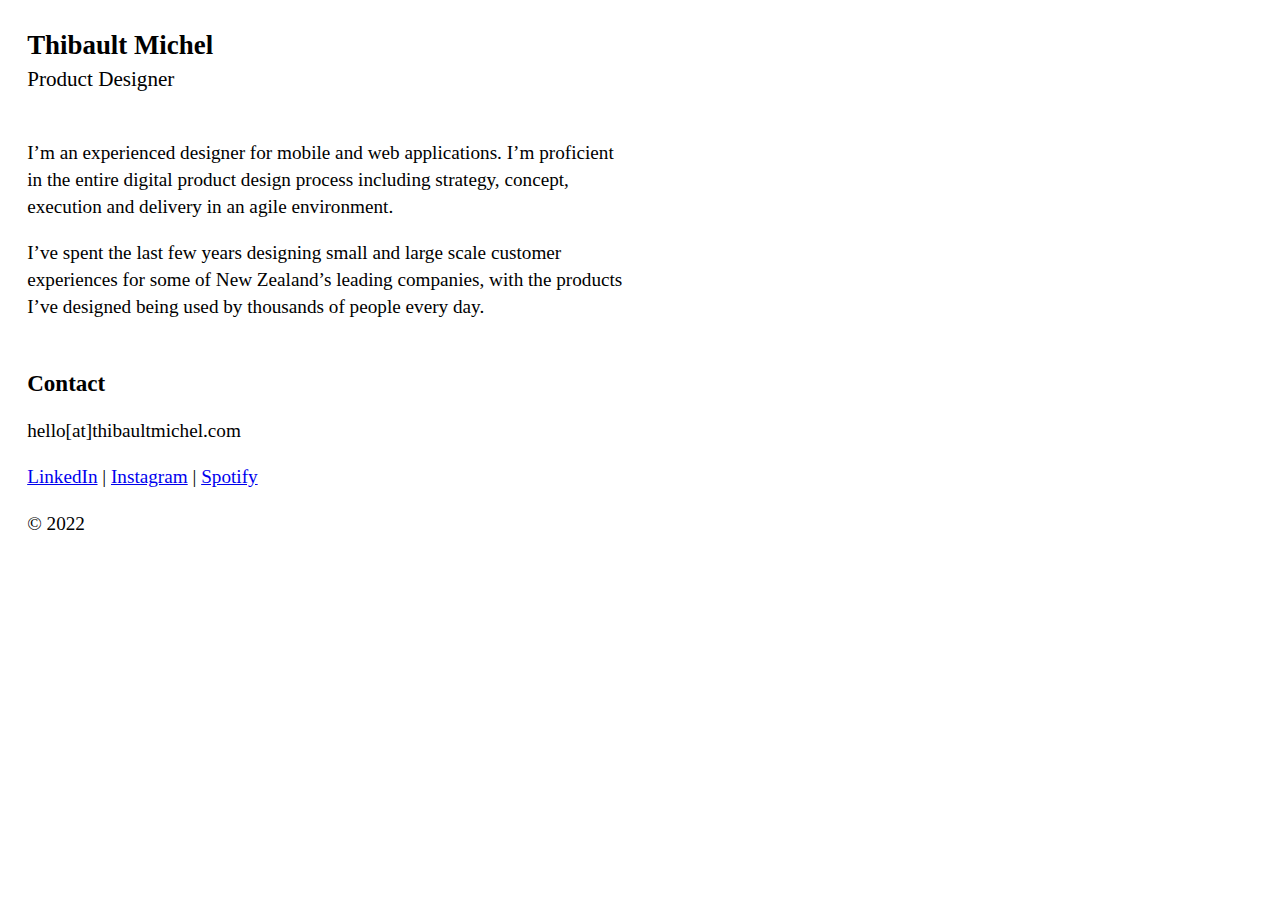
==== commit b7bc2a2b: "Updated content" ====
--- a/index.html
+++ b/index.html
@@ -24,65 +24,18 @@
     <p>I’m an experienced designer for mobile and web applications. I’m proficient in the entire digital product design process including strategy, concept, execution and delivery in an agile environment.</p>
     <p>I’ve spent the last few years designing small and large scale customer experiences for some of New Zealand’s leading companies, with the products I’ve designed being used by thousands of people every day.</p>
 
-  <!-- WORK -->
-<h2>Work</h2>
-  <ul>
-    <li>Air New Zealand</li>
-      <ul>
-        <li><a href="https://www.airpointsstore.co.nz/">Airpoints Store</a> <br>Making it easier to be rewarded for over 3 million frequent flyers. <br>Key metrics include: increase in revenue by 37%, total sessions up by 150%, average order value increased by 130% and total orders increased by 42%.</li>
-        <li><a href="#" class="disabled">Tour of Duty</a> 🔒 <br>A mobile app for cabin crew that helps them perform all necessary tasks for flight preparation, in-flight activities, customer service, peer feedback and reporting. It's been adopted by 97% of the user base, reached a CSAT score of 83% and resulted in savings of $400k p/a by enabling decommissioning of redundant systems.</li>
-        <li><a href="#" class="disabled">Unison Design System</a> 🔒 <br>Over 130 components that enable product managers, developers and designers to work seamlessy across both internal and external products. As a member of the design system panel I reviewed, documented and implemented a variety of components and led the design for mobile specific patterns.</li>
-      </ul>
-<br>
-    <li><a href="https://www.kiwibank.co.nz/contact-us/support-hub/mobile-app/" >Kiwibank</a> for <a href="https://apps.apple.com/nz/app/kiwibank-mobile-banking/id504216653">iOS</a> and <a href="https://play.google.com/store/apps/details?id=nz.co.kiwibank.mobile">Android</a></li>
-    <ul>
-      <li>Redesigned the app experience for native platforms which nearly doubled the amount of monthly active sessions shortly after launch.</li>
-      <li><a href="https://idealog.co.nz/tech/2016/08/fixed-floating-kiwibank-banks-partnership-new-mobile-apps" target="_blank">Idealog:</a><em> "Feedback for the newly launched app was “hugely positive”. [...] One of the app’s new functions was more streamlined login, which reduces login times from up to 20 seconds to under five, making transactions faster and easier."</em></li>
-      <li><a href="https://www.forrester.com/report/2017+New+Zealand+Mobile+Banking+Benchmark/-/E-RES137077" target="_blank">Forrester:</a><em> “[Kiwibank] stood out from its peers by delivering services that help customers easily navigate its mobile app and find content that helps them complete tasks without encountering errors."</em></li>
-      <li><a href="https://www.youtube.com/watch?v=jRMrG00IiV4/">YouTube:</a> <em> "Why do I love my Kiwibank app?"</em></li>
-      <li><a href="https://bestawards.co.nz/digital/digital-products/sush-mobile/kiwibank-mobile-banking/">Best Awards</a> Finalist</li>
-    </ul>
-<br>
-    <li><a href="https://www.nzblood.co.nz/give-blood/smartphone-app-for-donors/">NZ Blood Service</a> for <a href="https://apps.apple.com/nz/app/nz-blood-service-donor-app/id1117204900">iOS</a> and <a href="https://play.google.com/store/apps/details?id=nz.co.nzblood.app&hl=en">Android</a></li>
-      <ul>
-        <li>Delivered a new native app in time for World Blood Donor Day. Within only 2 weeks of launch the app surpassed target goals as bookings increased sevenfold.</li>
-        <li><a href="https://idealog.co.nz/tech/2016/06/nz-blood-service-launches-new-app-and-heart-warming-campaign">Idealog:</a><em> "With the new app, donators can book appointments, access maps of all the blood drives across the country and share when they have donated across social media platforms. Whole blood donors that download the app will also receive a notification when their blood has been used to help save a fellow Kiwi’s life."</em></li>
-        <li><a href="https://bestawards.co.nz/digital/digital-products/sush-mobile/nz-blood-donor-service/">Best Awards</a> Finalist</li>
-      </ul>
-<br>
-    <li><a href="https://appadvice.com/app/healthy-by-sovereign/1090788664">Healthy by Sovereign</a> for iOS and Android</li>
-    <ul>
-      <li>Designed the companion app for New Zealand's first loyalty programme that rewards Kiwis for healthy behaviours. After four months, almost double the target number of eligible policyholders had joined, plus sales and health insurance quote requests increased.</li>
-      <li><a href="https://www.stuff.co.nz/business/79221577/new-insurance-product-offers-incentives-to-customers-living-healthy-lifestyle">Stuff:</a><em> "Healthy by Sovereign is changing the face of the health insurance industry. Now you don't have to claim on your health insurance policy to enjoy the benefits. Every time you work out at the gym, get moving with an activity tracker, do a fresh grocery shop, or get a check-up at your dentist or doctor, you'll be rewarded for it."</em></li>
-  </ul>
-</ul>
-
-
-  <h2>Play</h2>
-    <ul>
-      <li><a href="https://choicebro.app/">Choice Bro</a></li>
-      <li><a href="https://notesof.com/">Notes Of</a></li>
-      <li><a href="https://www.designandhumans.com/">Design & Humans</a></li>
-      <li><a href="https://www.instagram.com/teb0_/">Emoji Collage/Blackout Poetry</a></li>
-    </ul>
-
-  <h2>Brands</h2>
-  <p>Air New Zealand, Kiwibank, ASB, Flybuys, Spark, NZ Blood Service, Stuff Fibre, Auckland Zoo, Auckland Art Gallery, Kea, One Percent Collective</p>
-
-<br>
-
 
   <!-- FOOTER -->
-
+  <h2>Contact</h2>
   <p>
-		<a href="mailto:hello@thibaultmichel.com">hello@thibaultmichel.com</a><br>
+		hello[at]thibaultmichel.com<br>
 	</p>
 
   <p><a href="https://www.linkedin.com/in/thibaultmichel1/" >LinkedIn</a>  |  <a href="https://www.instagram.com/teb0_/">Instagram</a>  |  <a href="https://open.spotify.com/user/thibaultmichel?si=D9_xQsYcT1GwhuX0Ta0uOQ" >Spotify</a>
   </p>
 
 
-  <p>© 2020</p>
+  <p>© 2022</p>
 
     <script type="text/javascript">
     		Array.prototype.forEach.call(document.getElementsByTagName('a'), function (link) { link.target = "_blank" })
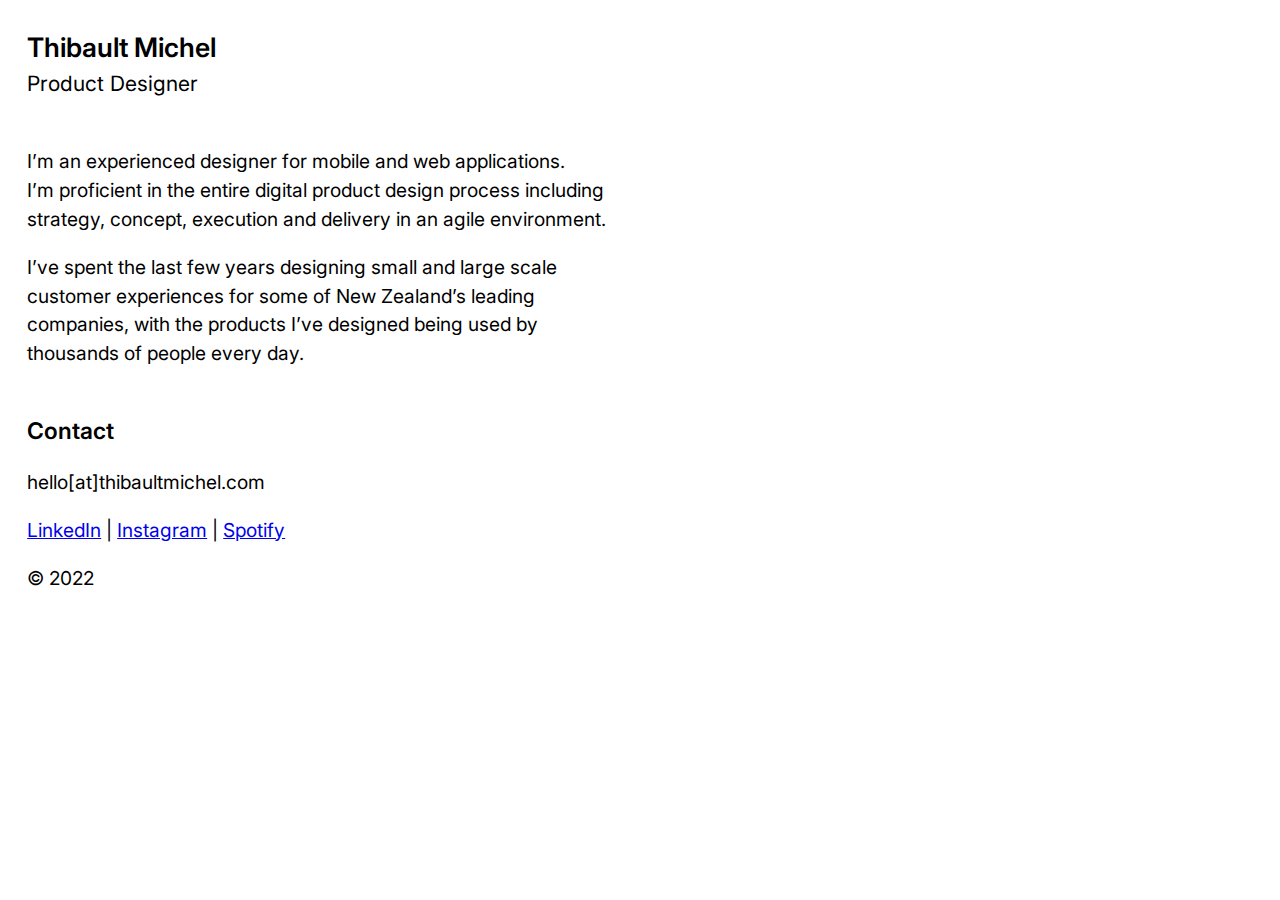
==== commit ded9ed56: "Tidy up" ====
--- a/index.html
+++ b/index.html
@@ -10,6 +10,9 @@
   <meta name="viewport" content="width=device-width, initial-scale=1, maximum-scale=1">
 
   <link rel="stylesheet" href="style.css">
+  <style>
+@import url('https://fonts.googleapis.com/css2?family=Inter:wght@400;600&display=swap');
+</style>
 
 </head>
 
@@ -21,7 +24,7 @@
 
   <br>
   <br>
-    <p>I’m an experienced designer for mobile and web applications. I’m proficient in the entire digital product design process including strategy, concept, execution and delivery in an agile environment.</p>
+    <p>I’m an experienced designer for mobile and web applications. <br>I’m proficient in the entire digital product design process including strategy, concept, execution and delivery in an agile environment.</p>
     <p>I’ve spent the last few years designing small and large scale customer experiences for some of New Zealand’s leading companies, with the products I’ve designed being used by thousands of people every day.</p>
 
 
--- a/style.css
+++ b/style.css
@@ -2,22 +2,21 @@
 	max-width: 600px;
 	padding: 1em;
 	font-size: 1.2em;
-	line-height: 1.4;
-	font-family: "William Text Regular";
+	line-height: 1.5;
+	font-family: 'Inter', sans-serif;
+	font-weight: 400;
 }
 
 h1 {
-	font-family: "William Display Bold";
 	font-size: 1.4em;
+	font-weight: 600;
 	margin-top: 0;
 	margin-bottom: 0;
-
-
 }
 
 h2 {
-	font-family: "William Display Bold";
 	font-size: 1.2em;
+	font-weight: 600;
 	margin-bottom: 0.5em;
 	margin-top: 2em;
 }
